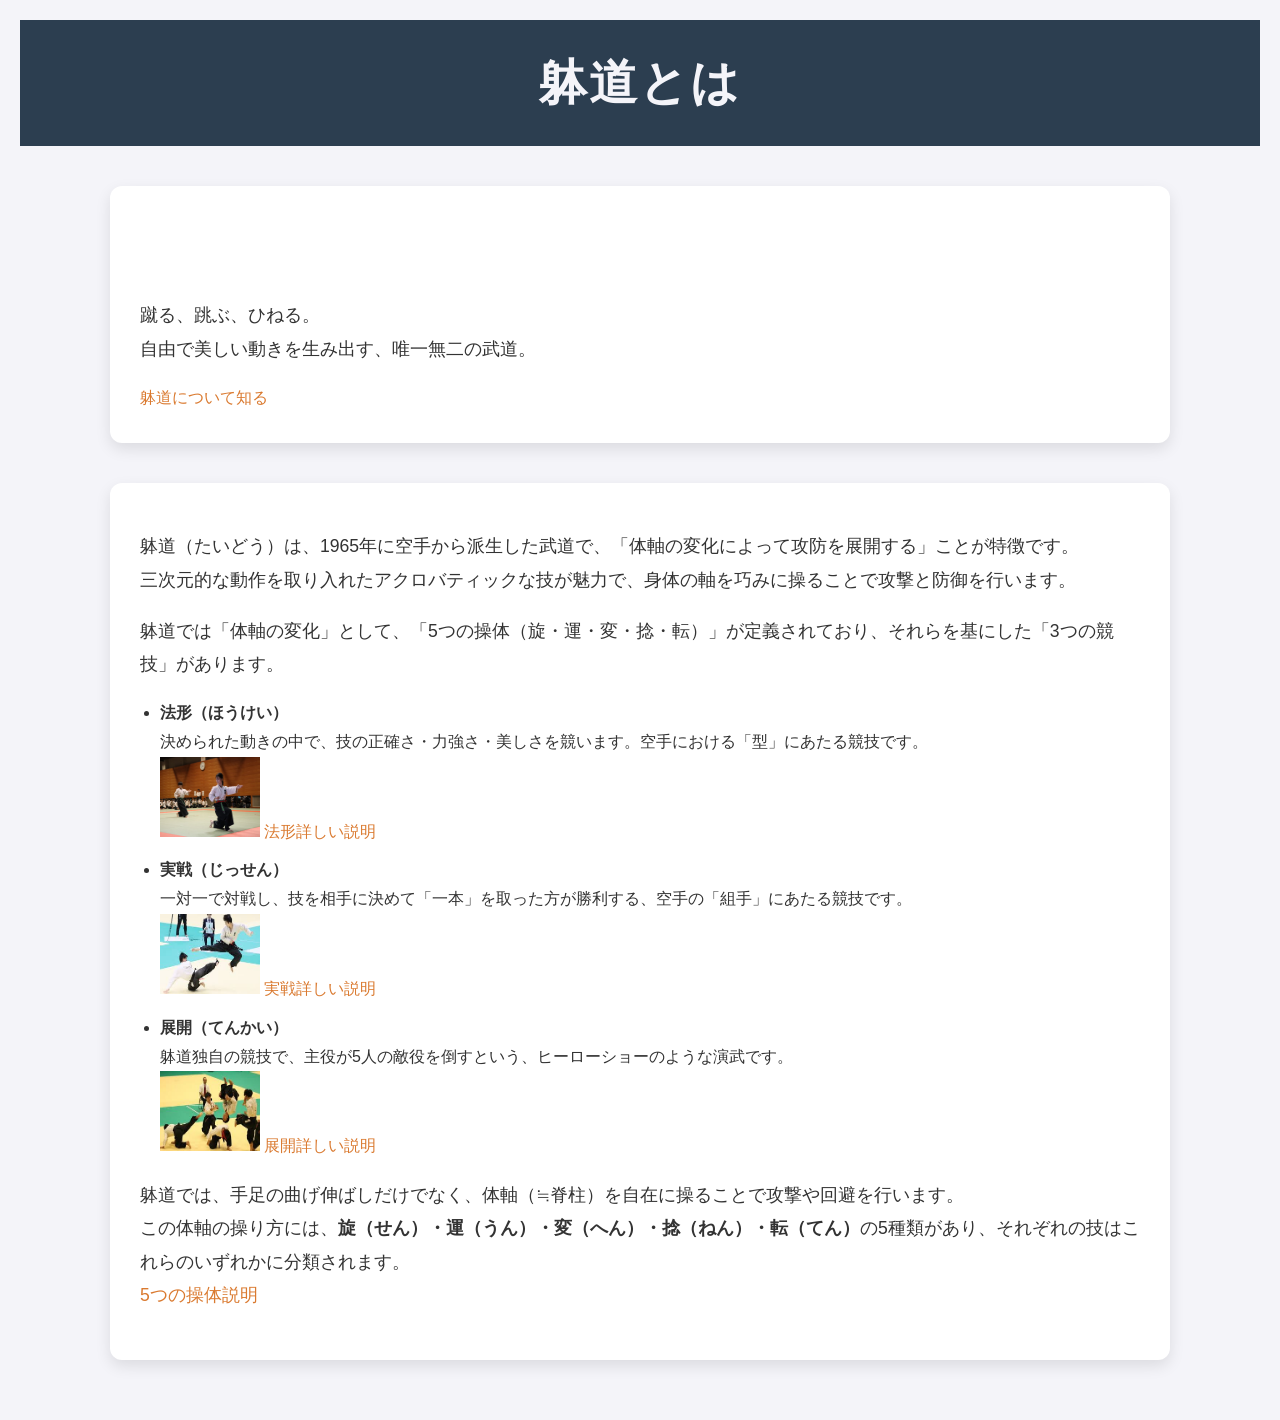
==== index.html @ c9b0c32f "Update index.html" ====
<!DOCTYPE html>
<html lang="ja">
<head>
  <meta charset="UTF-8">
  <link rel="stylesheet" href="style.css">
  <meta name="viewport" content="width=device-width, initial-scale=1.0">
  <title>躰道とは</title>
</head>
<body>
  <header>
    <h1>躰道とは</h1>
  </header>

  <section class="hero">
  <div class="hero-overlay">
    <h1>まだ知らない武道、躰道。</h1>

    <p>
      蹴る、跳ぶ、ひねる。<br>
      自由で美しい動きを生み出す、唯一無二の武道。
    </p>

    <a href="#about" class="hero-btn">
      躰道について知る
    </a>
  </div>
</section>
  
  <section>
    <p>
      躰道（たいどう）は、1965年に空手から派生した武道で、「体軸の変化によって攻防を展開する」ことが特徴です。<br>
      三次元的な動作を取り入れたアクロバティックな技が魅力で、身体の軸を巧みに操ることで攻撃と防御を行います。
    </p>
    <p>
      躰道では「体軸の変化」として、「5つの操体（旋・運・変・捻・転）」が定義されており、それらを基にした「3つの競技」があります。
    </p>

    <ul>
      <li><strong>法形（ほうけい）</strong><br>
        決められた動きの中で、技の正確さ・力強さ・美しさを競います。空手における「型」にあたる競技です。<br>
        <img src="./image/houkei.jpg" width="100" height="80" alt="法形">
        <a href="houkei.html">法形詳しい説明</a>
      </li>
      <li><strong>実戦（じっせん）</strong><br>
        一対一で対戦し、技を相手に決めて「一本」を取った方が勝利する、空手の「組手」にあたる競技です。<br>
        <img src="./image/taidojissen.jpg" width="100" height="80" alt="実戦">
        <a href="jissen.html">実戦詳しい説明</a>
      </li>
      <li><strong>展開（てんかい）</strong><br>
        躰道独自の競技で、主役が5人の敵役を倒すという、ヒーローショーのような演武です。<br>
        <img src="./image/tenkai.jpg" width="100" height="80" alt="展開">
        <a href="tenkai.html">展開詳しい説明</a>
      </li>
    </ul>

    <p>
      躰道では、手足の曲げ伸ばしだけでなく、体軸（≒脊柱）を自在に操ることで攻撃や回避を行います。<br>
      この体軸の操り方には、<strong>旋（せん）・運（うん）・変（へん）・捻（ねん）・転（てん）</strong>の5種類があり、それぞれの技はこれらのいずれかに分類されます。<br>
      <a href="soutai.html">5つの操体説明</a>
    </p>
  </section>
</body>
</html>
---- style.css ----
/* General Reset and Body */
body {
  margin: 0;
  padding: 20px;
  font-family: 'Hiragino Kaku Gothic ProN', Meiryo, sans-serif;
  background-color: #f4f4f9;
  color: #333;
  line-height: 1.8;
}

/* Header */
header {
  background-color: #2c3e50;
  color: white;
  padding: 20px 10px;
  text-align: center;
}

header h1 {
  font-size: 3em;
  margin: 0;
  color: #f4f4f9;
  letter-spacing: 2px;
}

/* Section and Main Containers */
section, main {
  max-width: 1000px;
  margin: 40px auto;
  background: white;
  padding: 30px;
  border-radius: 12px;
  box-shadow: 0 6px 15px rgba(0, 0, 0, 0.1);
}

/* Headings */
h1 {
  color: #ffffff;
}

h2, h3 {
  color: #2c3e50;
  margin-bottom: 20px;
}

.intro h2 {
  font-size: 1.8em;
  border-left: 6px solid #2c3e50;
  padding-left: 12px;
}

/* Paragraphs */
.intro p, .summary p, section p {
  line-height: 1.9;
  font-size: 1.1em;
}

/* Lists */
ul {
  padding-left: 20px;
}

li {
  margin-bottom: 10px;
}

/* Links */
a {
  color: #da7a30;
  text-decoration: none;
}

/* Card Grid for Soutai Page */
.card-grid {
  display: grid;
  grid-template-columns: repeat(auto-fit, minmax(240px, 1fr));
  gap: 30px;
}

.card {
  background: white;
  border-radius: 16px;
  padding: 30px;
  box-shadow: 0 6px 15px rgba(0, 0, 0, 0.1);
  transition: transform 0.3s ease;
}

.card:hover {
  transform: translateY(-10px);
}

.card-title {
  font-size: 1.5em;
  color: #2c3e50;
  margin-bottom: 10px;
}

.card-description {
  font-size: 1em;
  line-height: 1.7;
}

/* Summary Section */
.summary {
  margin-top: 50px;
  background: white;
  padding: 30px;
  border-radius: 12px;
  box-shadow: 0 8px 20px rgba(0, 0, 0, 0.1);
  font-size: 1.1em;
  line-height: 1.9;
}

/* Footer */
footer {
  text-align: center;
  padding: 30px;
  color: #777;
  font-size: 0.9em;
}

/* Animation */
@keyframes fadeIn {
  from {
    opacity: 0;
    transform: translateY(30px);
  }
  to {
    opacity: 1;
    transform: translateY(0);
  }
}
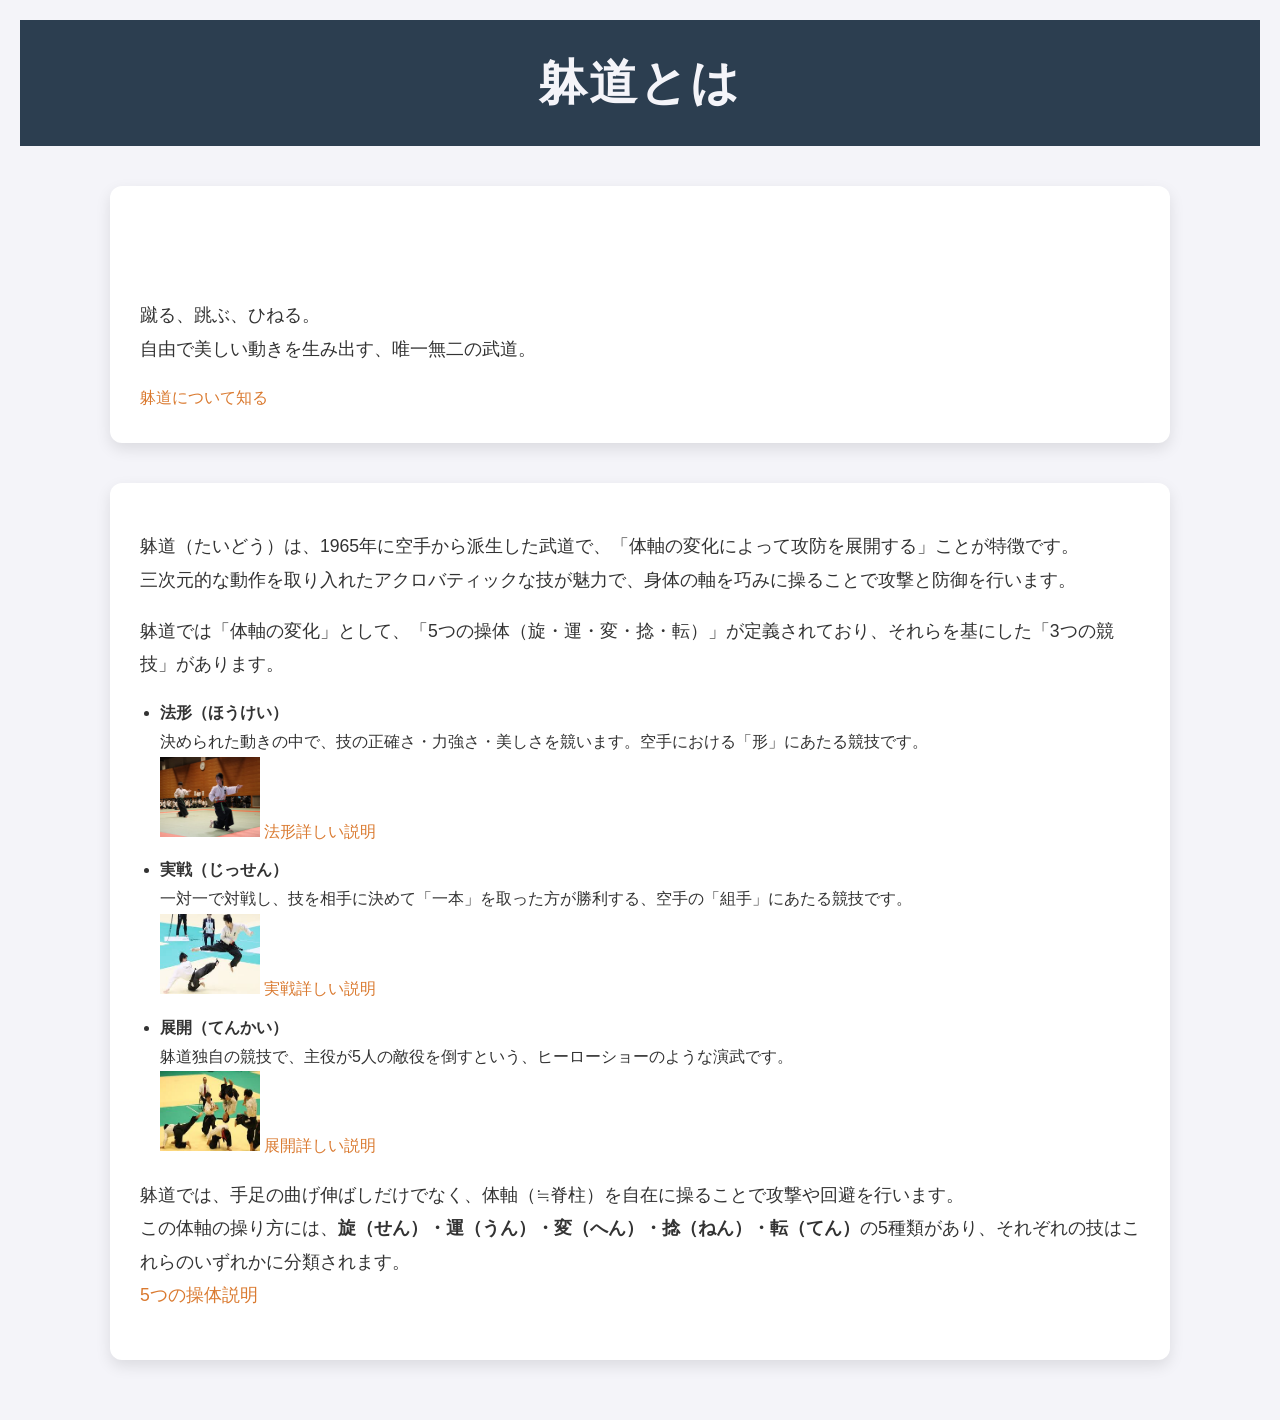
==== commit fb89e2eb: "Update index.html" ====
--- a/index.html
+++ b/index.html
@@ -37,7 +37,7 @@
 
     <ul>
       <li><strong>法形（ほうけい）</strong><br>
-        決められた動きの中で、技の正確さ・力強さ・美しさを競います。空手における「型」にあたる競技です。<br>
+        決められた動きの中で、技の正確さ・力強さ・美しさを競います。空手における「形」にあたる競技です。<br>
         <img src="./image/houkei.jpg" width="100" height="80" alt="法形">
         <a href="houkei.html">法形詳しい説明</a>
       </li>
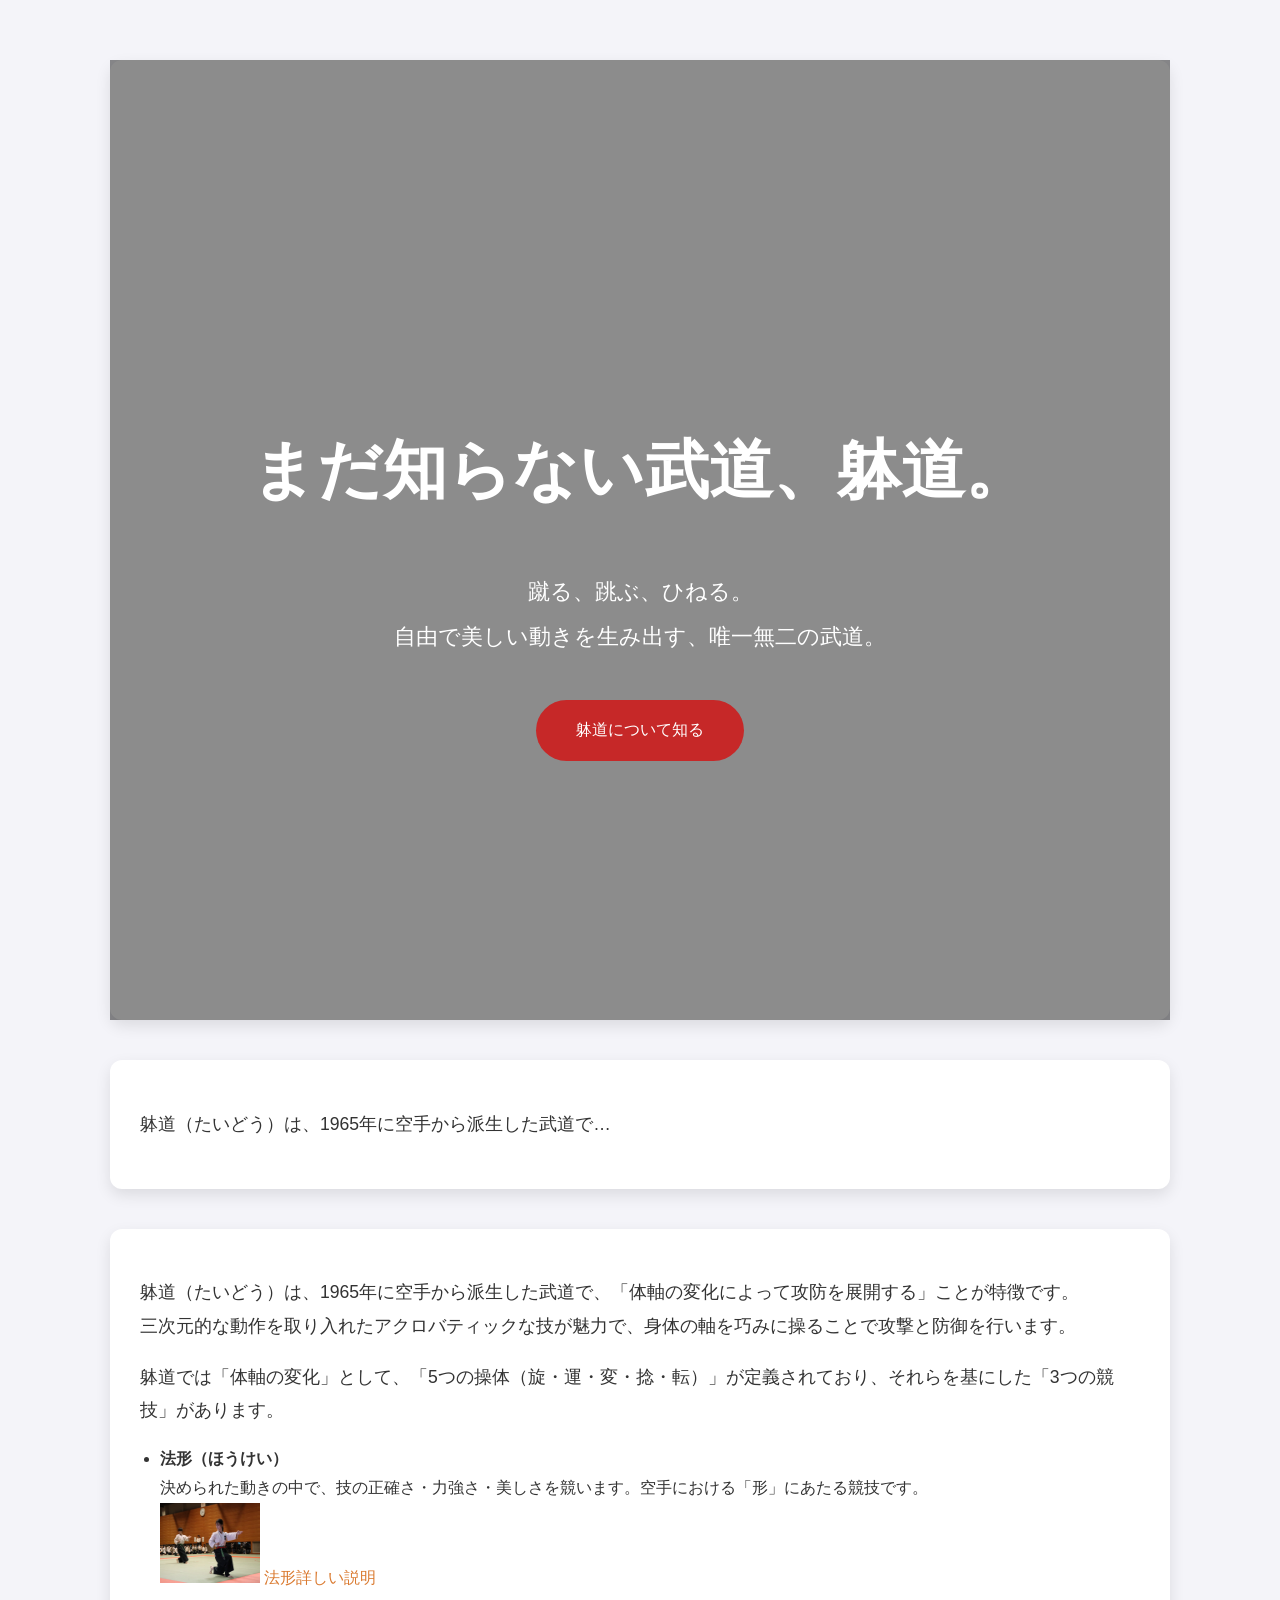
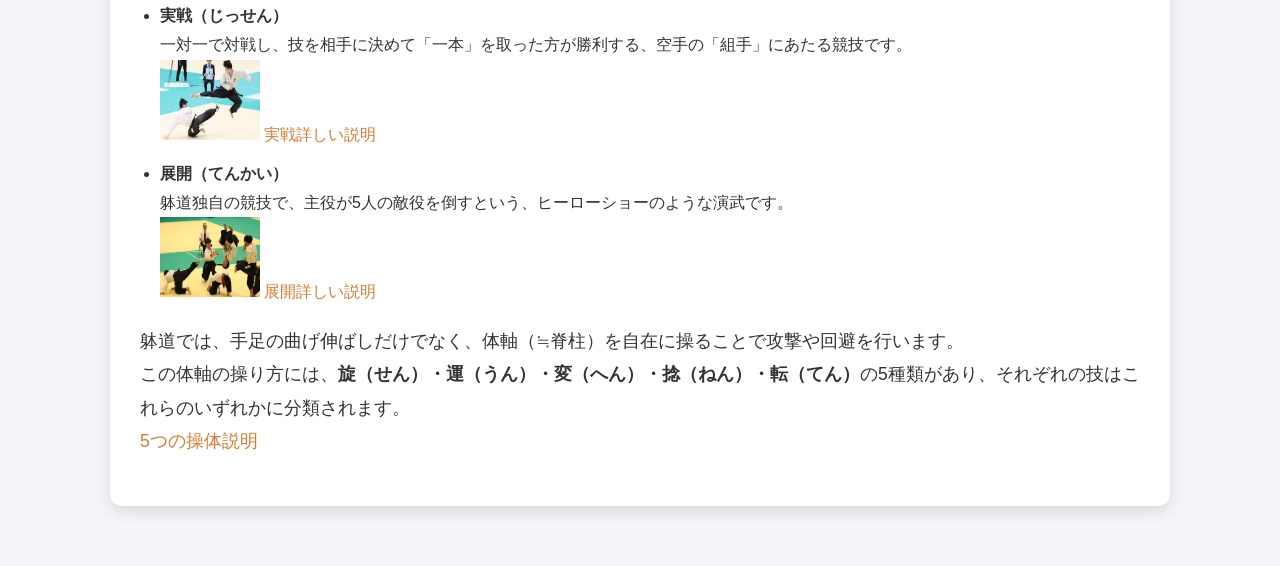
==== commit 6befc356: "Update index.html" ====
--- a/index.html
+++ b/index.html
@@ -7,11 +7,8 @@
   <title>躰道とは</title>
 </head>
 <body>
-  <header>
-    <h1>躰道とは</h1>
-  </header>
-
-  <section class="hero">
+  
+<section class="hero">
   <div class="hero-overlay">
     <h1>まだ知らない武道、躰道。</h1>
 
@@ -24,6 +21,12 @@
       躰道について知る
     </a>
   </div>
+</section>
+
+<section id="about">
+  <p>
+    躰道（たいどう）は、1965年に空手から派生した武道で…
+  </p>
 </section>
   
   <section>
--- a/style.css
+++ b/style.css
@@ -1,5 +1,59 @@
+.hero{
+    height:100vh;
+    background-image:url(images/hero.jpg);
+    background-size:cover;
+    background-position:center;
+    position:relative;
+}
 
-/* General Reset and Body */
+.hero::before{
+    content:"";
+    position:absolute;
+    inset:0;
+    background:rgba(0,0,0,.45);
+}
+
+.hero-overlay{
+    position:relative;
+    z-index:2;
+
+    height:100%;
+
+    display:flex;
+    flex-direction:column;
+    justify-content:center;
+    align-items:center;
+
+    text-align:center;
+    color:white;
+    padding:20px;
+}
+
+.hero h1{
+    font-size:4rem;
+    margin-bottom:20px;
+}
+
+.hero p{
+    font-size:1.4rem;
+    line-height:2;
+    margin-bottom:40px;
+}
+
+.hero-btn{
+    background:#c62828;
+    color:white;
+    padding:16px 40px;
+    border-radius:40px;
+    text-decoration:none;
+    transition:.3s;
+}
+
+.hero-btn:hover{
+    background:#e53935;
+    transform:translateY(-3px);
+}
+
 body {
   margin: 0;
   padding: 20px;
@@ -9,7 +63,6 @@
   line-height: 1.8;
 }
 
-/* Header */
 header {
   background-color: #2c3e50;
   color: white;
@@ -24,7 +77,6 @@
   letter-spacing: 2px;
 }
 
-/* Section and Main Containers */
 section, main {
   max-width: 1000px;
   margin: 40px auto;
@@ -34,7 +86,6 @@
   box-shadow: 0 6px 15px rgba(0, 0, 0, 0.1);
 }
 
-/* Headings */
 h1 {
   color: #ffffff;
 }
@@ -50,13 +101,11 @@
   padding-left: 12px;
 }
 
-/* Paragraphs */
 .intro p, .summary p, section p {
   line-height: 1.9;
   font-size: 1.1em;
 }
 
-/* Lists */
 ul {
   padding-left: 20px;
 }
@@ -65,13 +114,11 @@
   margin-bottom: 10px;
 }
 
-/* Links */
 a {
   color: #da7a30;
   text-decoration: none;
 }
 
-/* Card Grid for Soutai Page */
 .card-grid {
   display: grid;
   grid-template-columns: repeat(auto-fit, minmax(240px, 1fr));
@@ -101,7 +148,6 @@
   line-height: 1.7;
 }
 
-/* Summary Section */
 .summary {
   margin-top: 50px;
   background: white;
@@ -112,7 +158,6 @@
   line-height: 1.9;
 }
 
-/* Footer */
 footer {
   text-align: center;
   padding: 30px;
@@ -120,7 +165,7 @@
   font-size: 0.9em;
 }
 
-/* Animation */
+
 @keyframes fadeIn {
   from {
     opacity: 0;
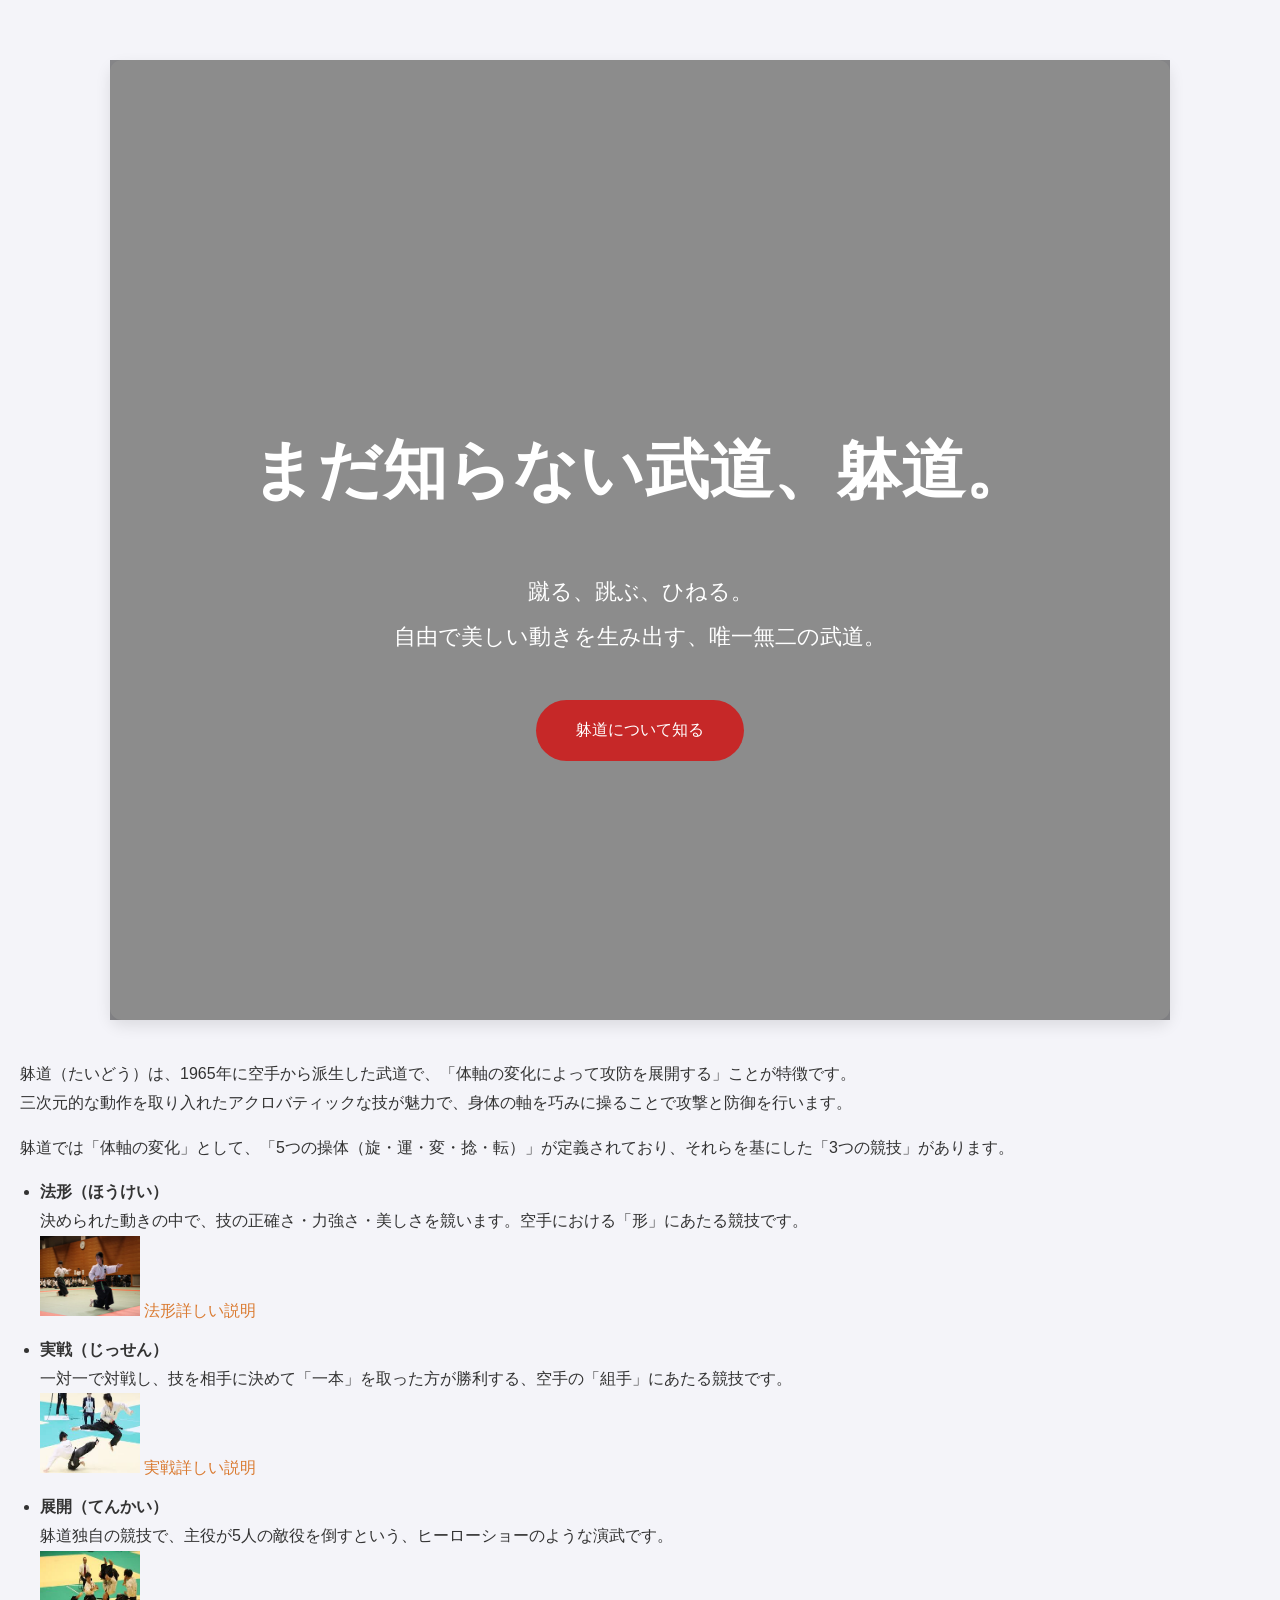
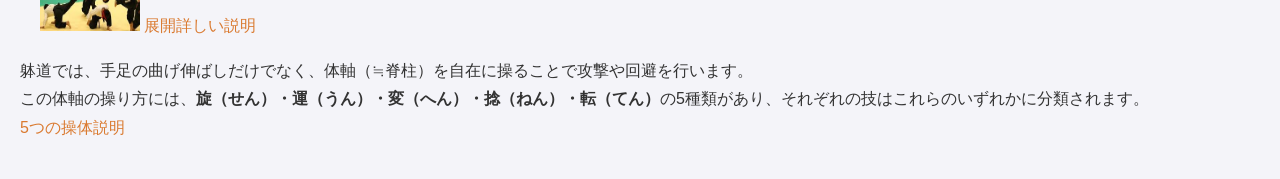
==== commit 87dbf95b: "Update index.html" ====
--- a/index.html
+++ b/index.html
@@ -23,13 +23,8 @@
   </div>
 </section>
 
-<section id="about">
-  <p>
-    躰道（たいどう）は、1965年に空手から派生した武道で…
-  </p>
-</section>
   
-  <section>
+  <div>
     <p>
       躰道（たいどう）は、1965年に空手から派生した武道で、「体軸の変化によって攻防を展開する」ことが特徴です。<br>
       三次元的な動作を取り入れたアクロバティックな技が魅力で、身体の軸を巧みに操ることで攻撃と防御を行います。
@@ -61,6 +56,6 @@
       この体軸の操り方には、<strong>旋（せん）・運（うん）・変（へん）・捻（ねん）・転（てん）</strong>の5種類があり、それぞれの技はこれらのいずれかに分類されます。<br>
       <a href="soutai.html">5つの操体説明</a>
     </p>
-  </section>
+  </div>
 </body>
 </html>
--- a/style.css
+++ b/style.css
@@ -1,3 +1,11 @@
+html {
+    scroll-behavior: smooth;
+}
+
+#about {
+    scroll-margin-top: 60px;
+}
+
 .hero{
     height:100vh;
     background-image:url(images/hero.jpg);
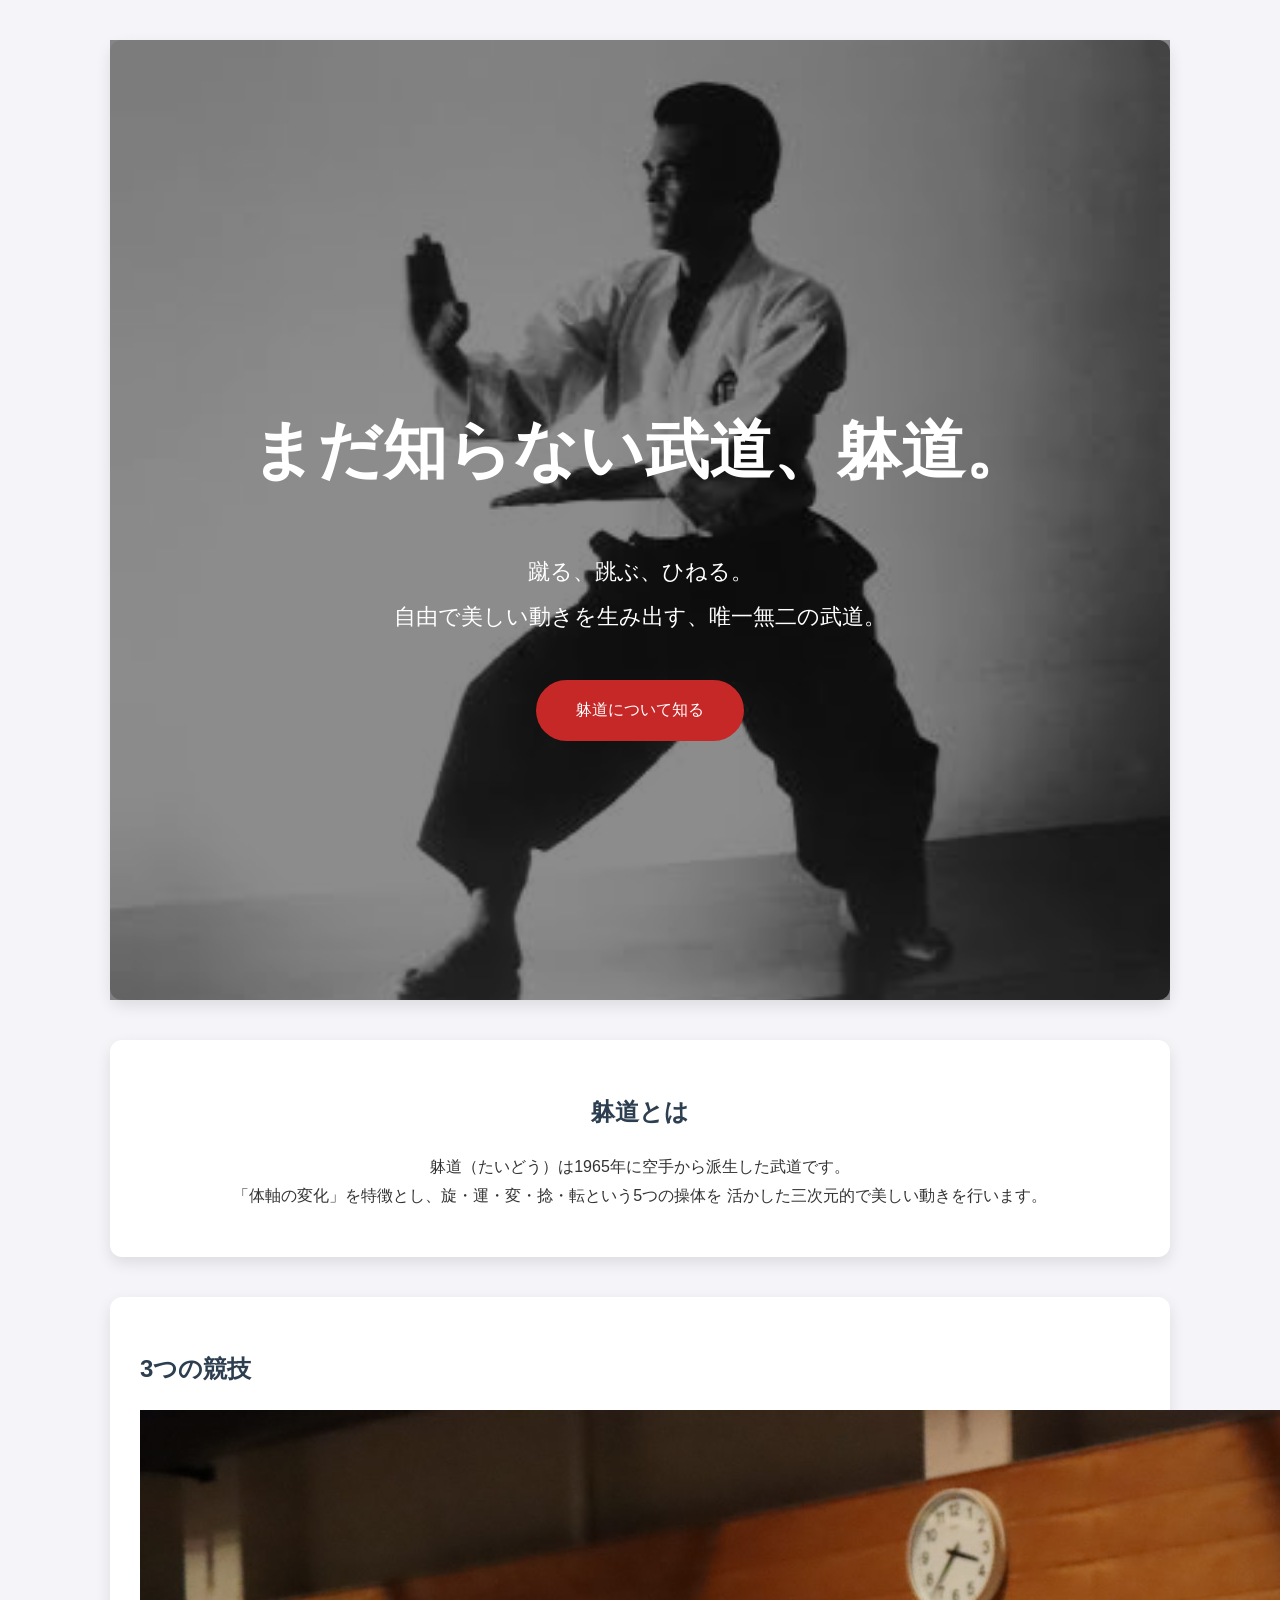
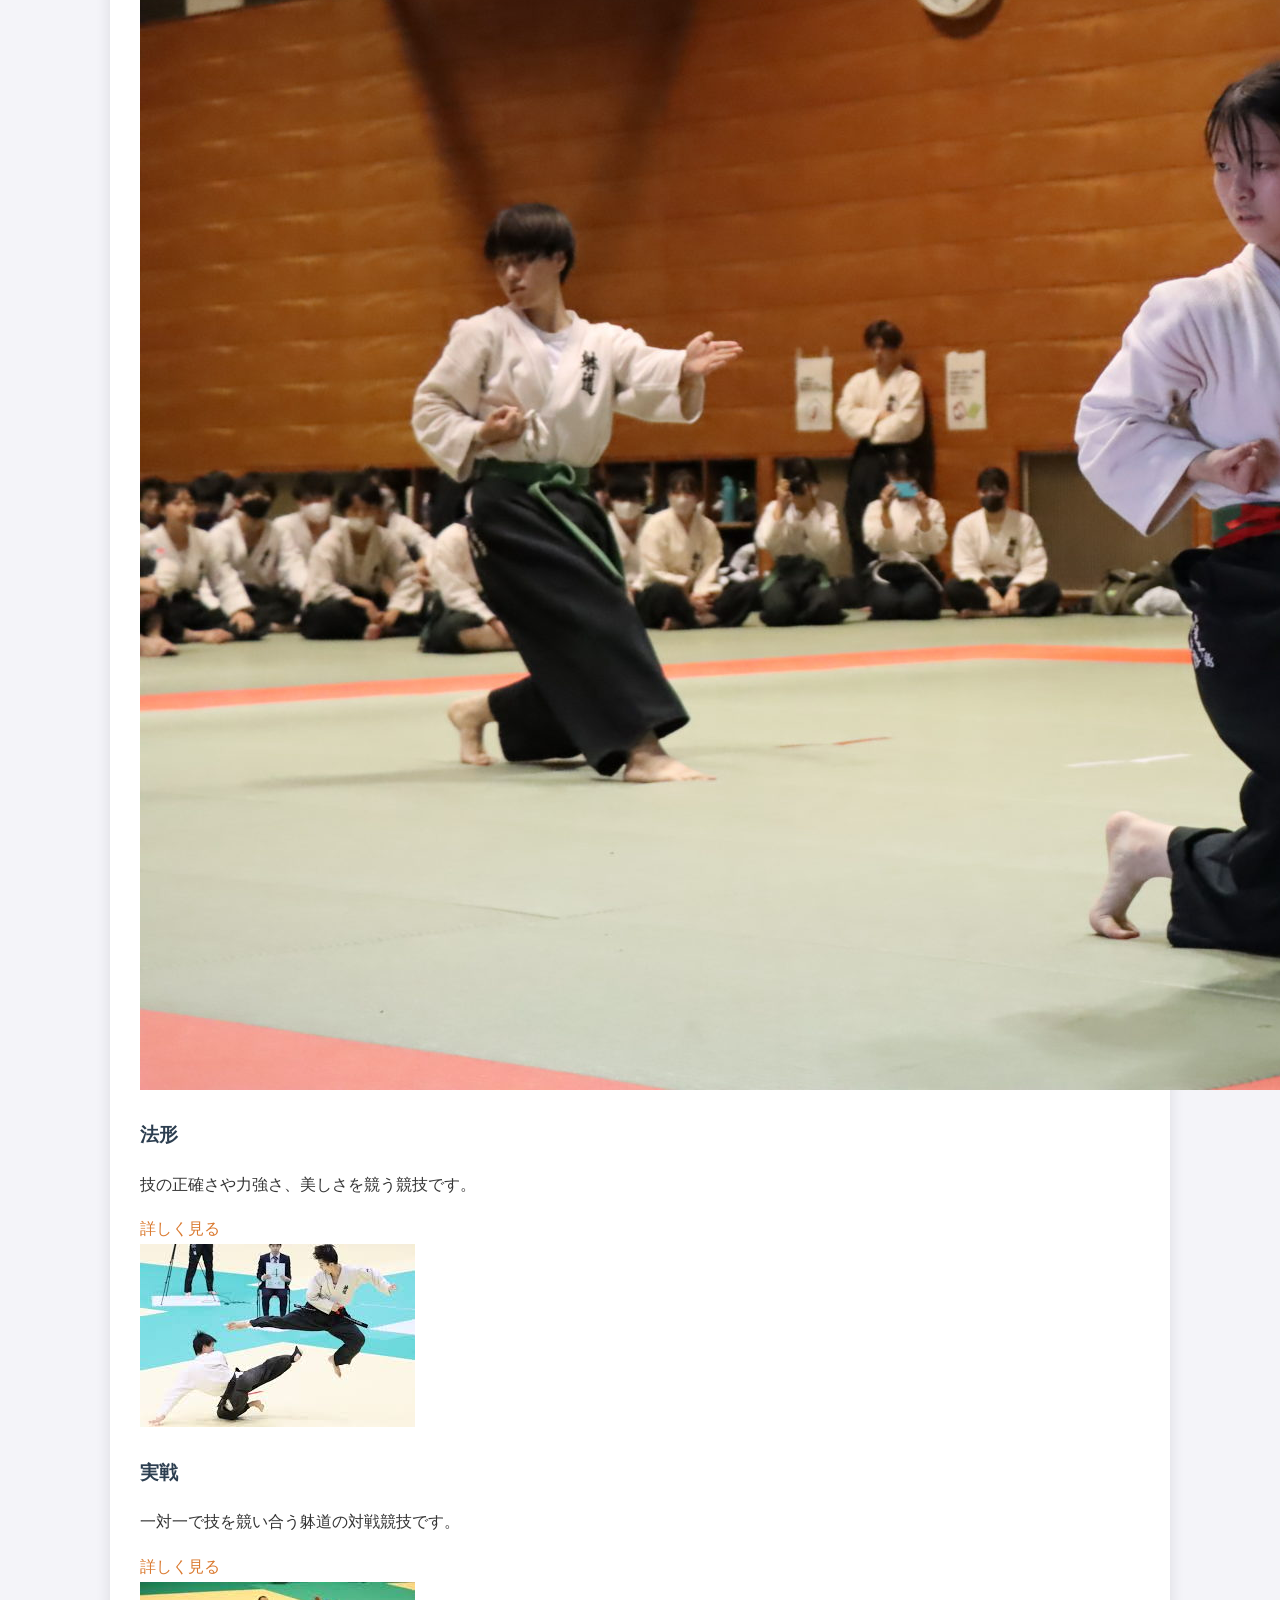
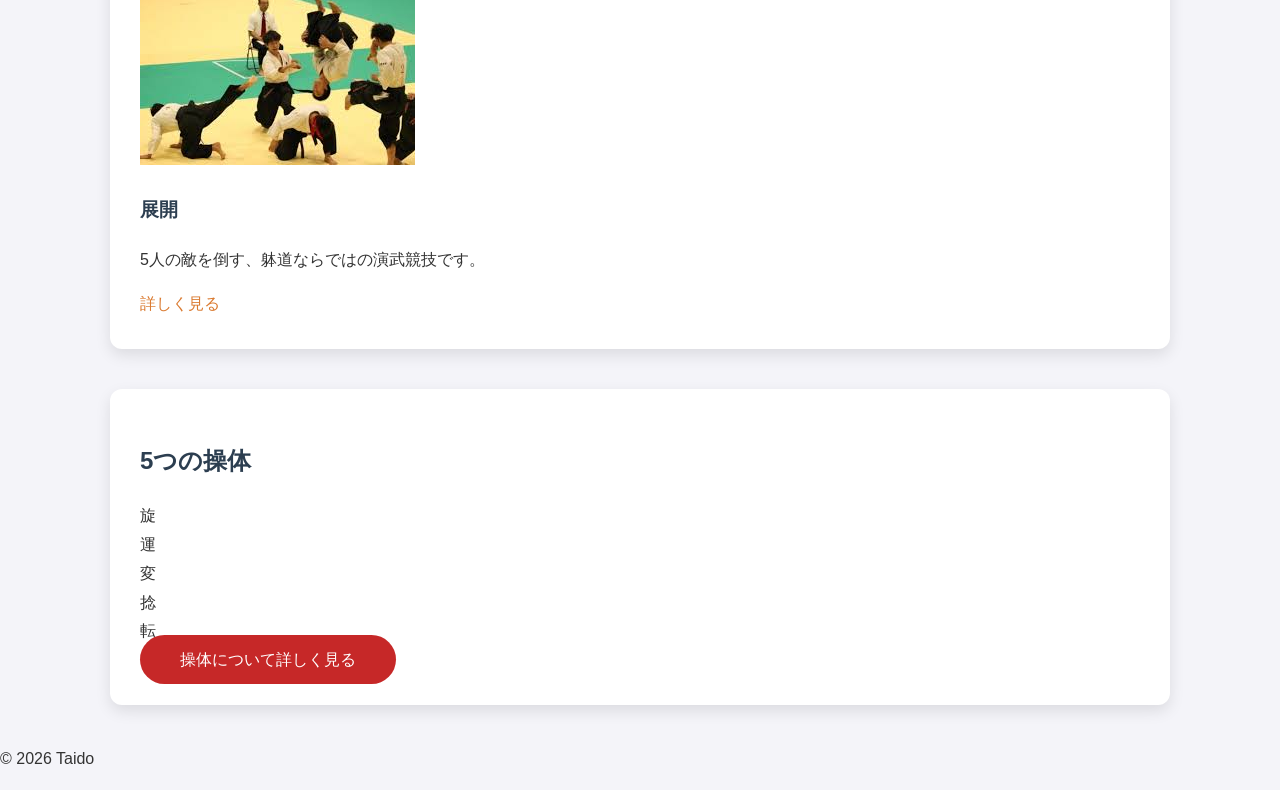
==== commit 291319b5: "Update index.html" ====
--- a/index.html
+++ b/index.html
@@ -1,61 +1,92 @@
 <!DOCTYPE html>
 <html lang="ja">
 <head>
-  <meta charset="UTF-8">
-  <link rel="stylesheet" href="style.css">
-  <meta name="viewport" content="width=device-width, initial-scale=1.0">
-  <title>躰道とは</title>
+    <meta charset="UTF-8">
+    <meta name="viewport" content="width=device-width, initial-scale=1.0">
+    <title>躰道とは</title>
+    <link rel="stylesheet" href="style.css">
 </head>
 <body>
-  
+
 <section class="hero">
-  <div class="hero-overlay">
-    <h1>まだ知らない武道、躰道。</h1>
+    <div class="hero-overlay">
+        <h1>まだ知らない武道、躰道。</h1>
+
+        <p>
+            蹴る、跳ぶ、ひねる。<br>
+            自由で美しい動きを生み出す、唯一無二の武道。
+        </p>
+
+        <a href="#about" class="hero-btn">躰道について知る</a>
+    </div>
+</section>
+
+<section id="about" class="about">
+
+    <h2>躰道とは</h2>
 
     <p>
-      蹴る、跳ぶ、ひねる。<br>
-      自由で美しい動きを生み出す、唯一無二の武道。
+        躰道（たいどう）は1965年に空手から派生した武道です。<br>
+        「体軸の変化」を特徴とし、旋・運・変・捻・転という5つの操体を
+        活かした三次元的で美しい動きを行います。
     </p>
 
-    <a href="#about" class="hero-btn">
-      躰道について知る
-    </a>
-  </div>
 </section>
 
-  
-  <div>
-    <p>
-      躰道（たいどう）は、1965年に空手から派生した武道で、「体軸の変化によって攻防を展開する」ことが特徴です。<br>
-      三次元的な動作を取り入れたアクロバティックな技が魅力で、身体の軸を巧みに操ることで攻撃と防御を行います。
-    </p>
-    <p>
-      躰道では「体軸の変化」として、「5つの操体（旋・運・変・捻・転）」が定義されており、それらを基にした「3つの競技」があります。
-    </p>
+<section class="competition">
 
-    <ul>
-      <li><strong>法形（ほうけい）</strong><br>
-        決められた動きの中で、技の正確さ・力強さ・美しさを競います。空手における「形」にあたる競技です。<br>
-        <img src="./image/houkei.jpg" width="100" height="80" alt="法形">
-        <a href="houkei.html">法形詳しい説明</a>
-      </li>
-      <li><strong>実戦（じっせん）</strong><br>
-        一対一で対戦し、技を相手に決めて「一本」を取った方が勝利する、空手の「組手」にあたる競技です。<br>
-        <img src="./image/taidojissen.jpg" width="100" height="80" alt="実戦">
-        <a href="jissen.html">実戦詳しい説明</a>
-      </li>
-      <li><strong>展開（てんかい）</strong><br>
-        躰道独自の競技で、主役が5人の敵役を倒すという、ヒーローショーのような演武です。<br>
-        <img src="./image/tenkai.jpg" width="100" height="80" alt="展開">
-        <a href="tenkai.html">展開詳しい説明</a>
-      </li>
-    </ul>
+    <h2>3つの競技</h2>
 
-    <p>
-      躰道では、手足の曲げ伸ばしだけでなく、体軸（≒脊柱）を自在に操ることで攻撃や回避を行います。<br>
-      この体軸の操り方には、<strong>旋（せん）・運（うん）・変（へん）・捻（ねん）・転（てん）</strong>の5種類があり、それぞれの技はこれらのいずれかに分類されます。<br>
-      <a href="soutai.html">5つの操体説明</a>
-    </p>
-  </div>
+    <div class="card-container">
+
+        <div class="card">
+            <img src="image/houkei.jpg" alt="法形">
+            <h3>法形</h3>
+            <p>技の正確さや力強さ、美しさを競う競技です。</p>
+            <a href="houkei.html">詳しく見る</a>
+        </div>
+
+        <div class="card">
+            <img src="image/taidojissen.jpg" alt="実戦">
+            <h3>実戦</h3>
+            <p>一対一で技を競い合う躰道の対戦競技です。</p>
+            <a href="jissen.html">詳しく見る</a>
+        </div>
+
+        <div class="card">
+            <img src="image/tenkai.jpg" alt="展開">
+            <h3>展開</h3>
+            <p>5人の敵を倒す、躰道ならではの演武競技です。</p>
+            <a href="tenkai.html">詳しく見る</a>
+        </div>
+
+    </div>
+
+</section>
+
+<section class="soutai">
+
+    <h2>5つの操体</h2>
+
+    <div class="soutai-box">
+
+        <div>旋</div>
+        <div>運</div>
+        <div>変</div>
+        <div>捻</div>
+        <div>転</div>
+
+    </div>
+
+    <a class="hero-btn" href="soutai.html">
+        操体について詳しく見る
+    </a>
+
+</section>
+
+<footer>
+    <p>© 2026 Taido</p>
+</footer>
+
 </body>
 </html>
--- a/style.css
+++ b/style.css
@@ -2,185 +2,107 @@
     scroll-behavior: smooth;
 }
 
+body {
+    margin: 0;
+    font-family: "Hiragino Kaku Gothic ProN", Meiryo, sans-serif;
+    background-color: #f4f4f9;
+    color: #333;
+    line-height: 1.8;
+}
+
+/* --------------------
+   Hero
+-------------------- */
+
+.hero {
+    height: 100vh;
+    background-image: url("./image/syukumine.jpg");
+    background-size: cover;
+    background-position: center;
+    background-repeat: no-repeat;
+    position: relative;
+}
+
+.hero::before {
+    content: "";
+    position: absolute;
+    inset: 0;
+    background: rgba(0, 0, 0, 0.45);
+}
+
+.hero-overlay {
+    position: relative;
+    z-index: 1;
+    height: 100%;
+
+    display: flex;
+    flex-direction: column;
+    justify-content: center;
+    align-items: center;
+
+    text-align: center;
+    color: white;
+    padding: 20px;
+}
+
+.hero h1 {
+    font-size: 4rem;
+    margin-bottom: 20px;
+}
+
+.hero p {
+    font-size: 1.4rem;
+    line-height: 2;
+    margin-bottom: 40px;
+}
+
+.hero-btn {
+    background: #c62828;
+    color: white;
+    padding: 16px 40px;
+    border-radius: 40px;
+    text-decoration: none;
+    transition: 0.3s;
+}
+
+.hero-btn:hover {
+    background: #e53935;
+    transform: translateY(-3px);
+}
+
+/* --------------------
+   About
+-------------------- */
+
 #about {
+    text-align: center;
     scroll-margin-top: 60px;
 }
 
-.hero{
-    height:100vh;
-    background-image:url(images/hero.jpg);
-    background-size:cover;
-    background-position:center;
-    position:relative;
-}
+/* --------------------
+   共通
+-------------------- */
 
-.hero::before{
-    content:"";
-    position:absolute;
-    inset:0;
-    background:rgba(0,0,0,.45);
-}
-
-.hero-overlay{
-    position:relative;
-    z-index:2;
-
-    height:100%;
-
-    display:flex;
-    flex-direction:column;
-    justify-content:center;
-    align-items:center;
-
-    text-align:center;
-    color:white;
-    padding:20px;
-}
-
-.hero h1{
-    font-size:4rem;
-    margin-bottom:20px;
-}
-
-.hero p{
-    font-size:1.4rem;
-    line-height:2;
-    margin-bottom:40px;
-}
-
-.hero-btn{
-    background:#c62828;
-    color:white;
-    padding:16px 40px;
-    border-radius:40px;
-    text-decoration:none;
-    transition:.3s;
-}
-
-.hero-btn:hover{
-    background:#e53935;
-    transform:translateY(-3px);
-}
-
-body {
-  margin: 0;
-  padding: 20px;
-  font-family: 'Hiragino Kaku Gothic ProN', Meiryo, sans-serif;
-  background-color: #f4f4f9;
-  color: #333;
-  line-height: 1.8;
-}
-
-header {
-  background-color: #2c3e50;
-  color: white;
-  padding: 20px 10px;
-  text-align: center;
-}
-
-header h1 {
-  font-size: 3em;
-  margin: 0;
-  color: #f4f4f9;
-  letter-spacing: 2px;
-}
-
-section, main {
-  max-width: 1000px;
-  margin: 40px auto;
-  background: white;
-  padding: 30px;
-  border-radius: 12px;
-  box-shadow: 0 6px 15px rgba(0, 0, 0, 0.1);
+section,
+main {
+    max-width: 1000px;
+    margin: 40px auto;
+    background: white;
+    padding: 30px;
+    border-radius: 12px;
+    box-shadow: 0 6px 15px rgba(0, 0, 0, 0.1);
 }
 
 h1 {
-  color: #ffffff;
+    color: white;
 }
 
-h2, h3 {
-  color: #2c3e50;
-  margin-bottom: 20px;
-}
-
-.intro h2 {
-  font-size: 1.8em;
-  border-left: 6px solid #2c3e50;
-  padding-left: 12px;
-}
-
-.intro p, .summary p, section p {
-  line-height: 1.9;
-  font-size: 1.1em;
-}
-
-ul {
-  padding-left: 20px;
-}
-
-li {
-  margin-bottom: 10px;
+h2,
+h3 {
+    color: #2c3e50;
 }
 
 a {
-  color: #da7a30;
-  text-decoration: none;
+    color: #da7a30;
+    text-decoration: none;
 }
-
-.card-grid {
-  display: grid;
-  grid-template-columns: repeat(auto-fit, minmax(240px, 1fr));
-  gap: 30px;
-}
-
-.card {
-  background: white;
-  border-radius: 16px;
-  padding: 30px;
-  box-shadow: 0 6px 15px rgba(0, 0, 0, 0.1);
-  transition: transform 0.3s ease;
-}
-
-.card:hover {
-  transform: translateY(-10px);
-}
-
-.card-title {
-  font-size: 1.5em;
-  color: #2c3e50;
-  margin-bottom: 10px;
-}
-
-.card-description {
-  font-size: 1em;
-  line-height: 1.7;
-}
-
-.summary {
-  margin-top: 50px;
-  background: white;
-  padding: 30px;
-  border-radius: 12px;
-  box-shadow: 0 8px 20px rgba(0, 0, 0, 0.1);
-  font-size: 1.1em;
-  line-height: 1.9;
-}
-
-footer {
-  text-align: center;
-  padding: 30px;
-  color: #777;
-  font-size: 0.9em;
-}
-
-
-@keyframes fadeIn {
-  from {
-    opacity: 0;
-    transform: translateY(30px);
-  }
-  to {
-    opacity: 1;
-    transform: translateY(0);
-  }
-}
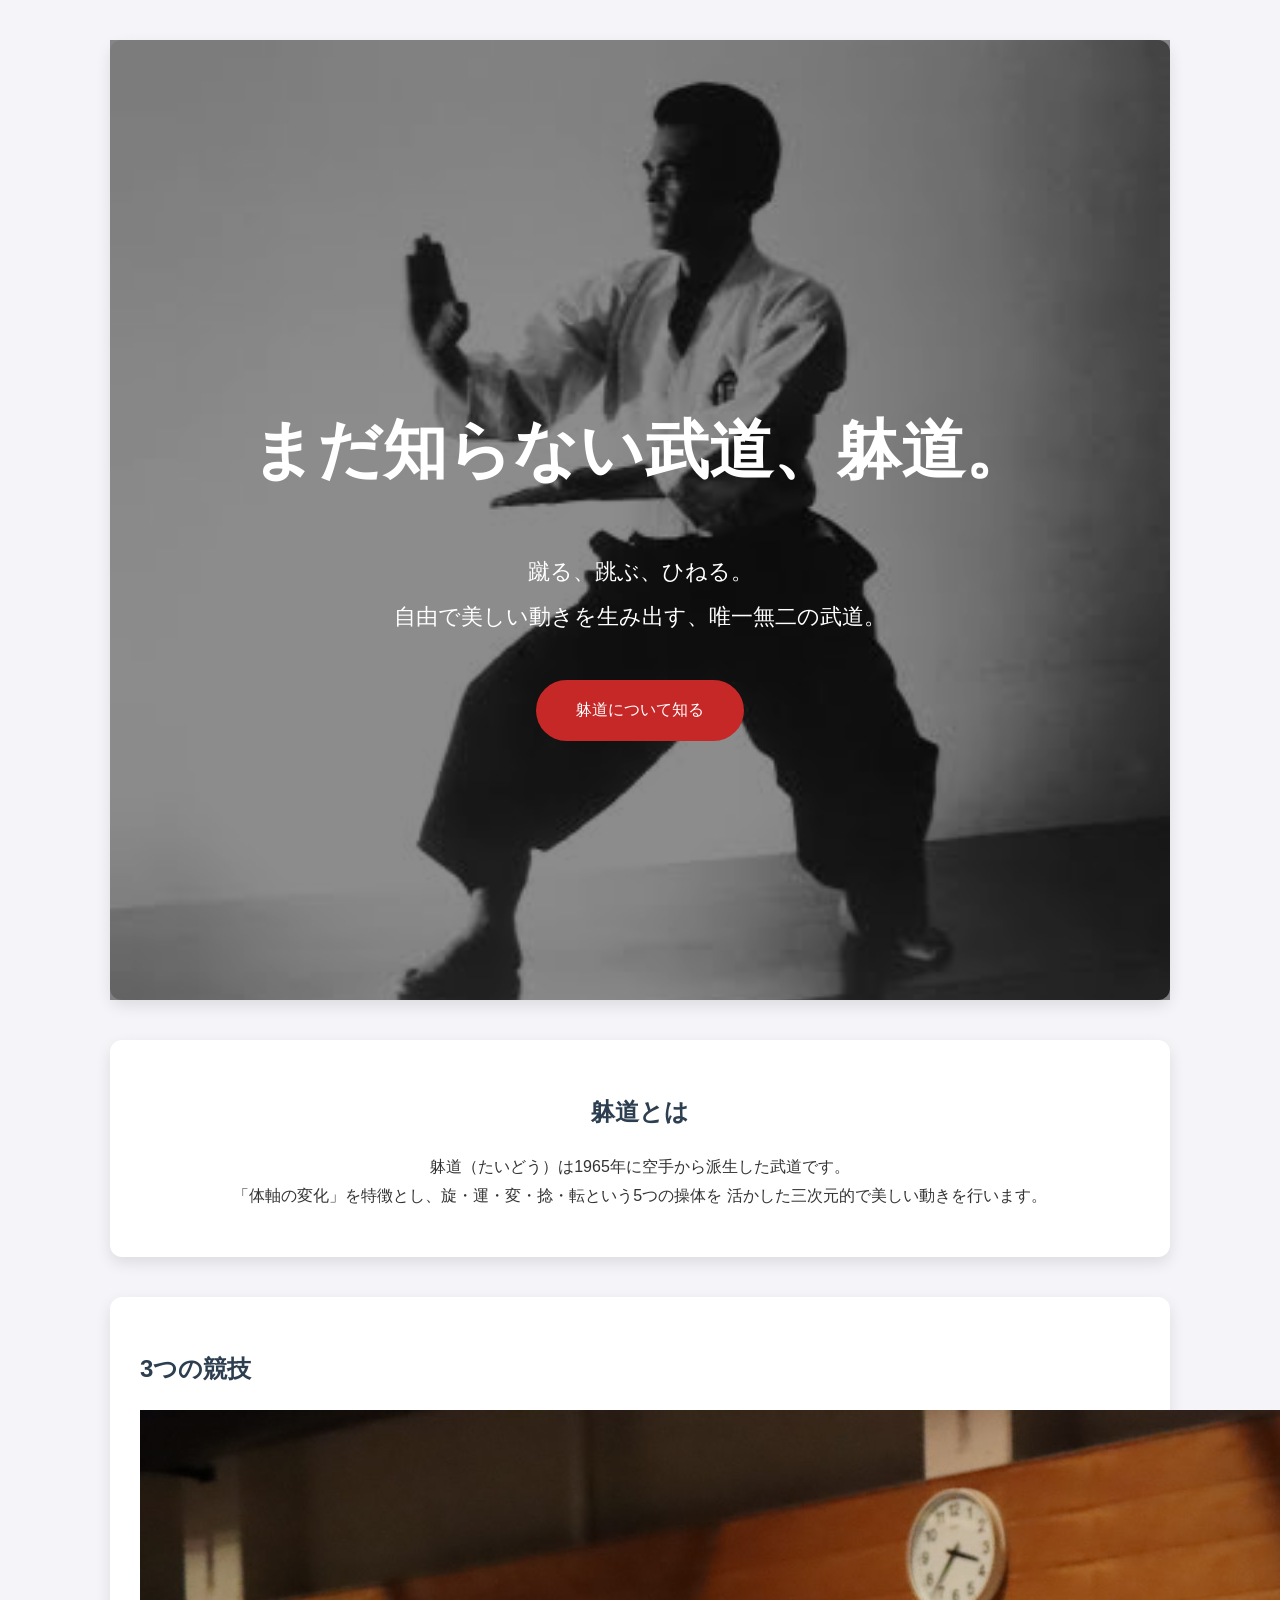
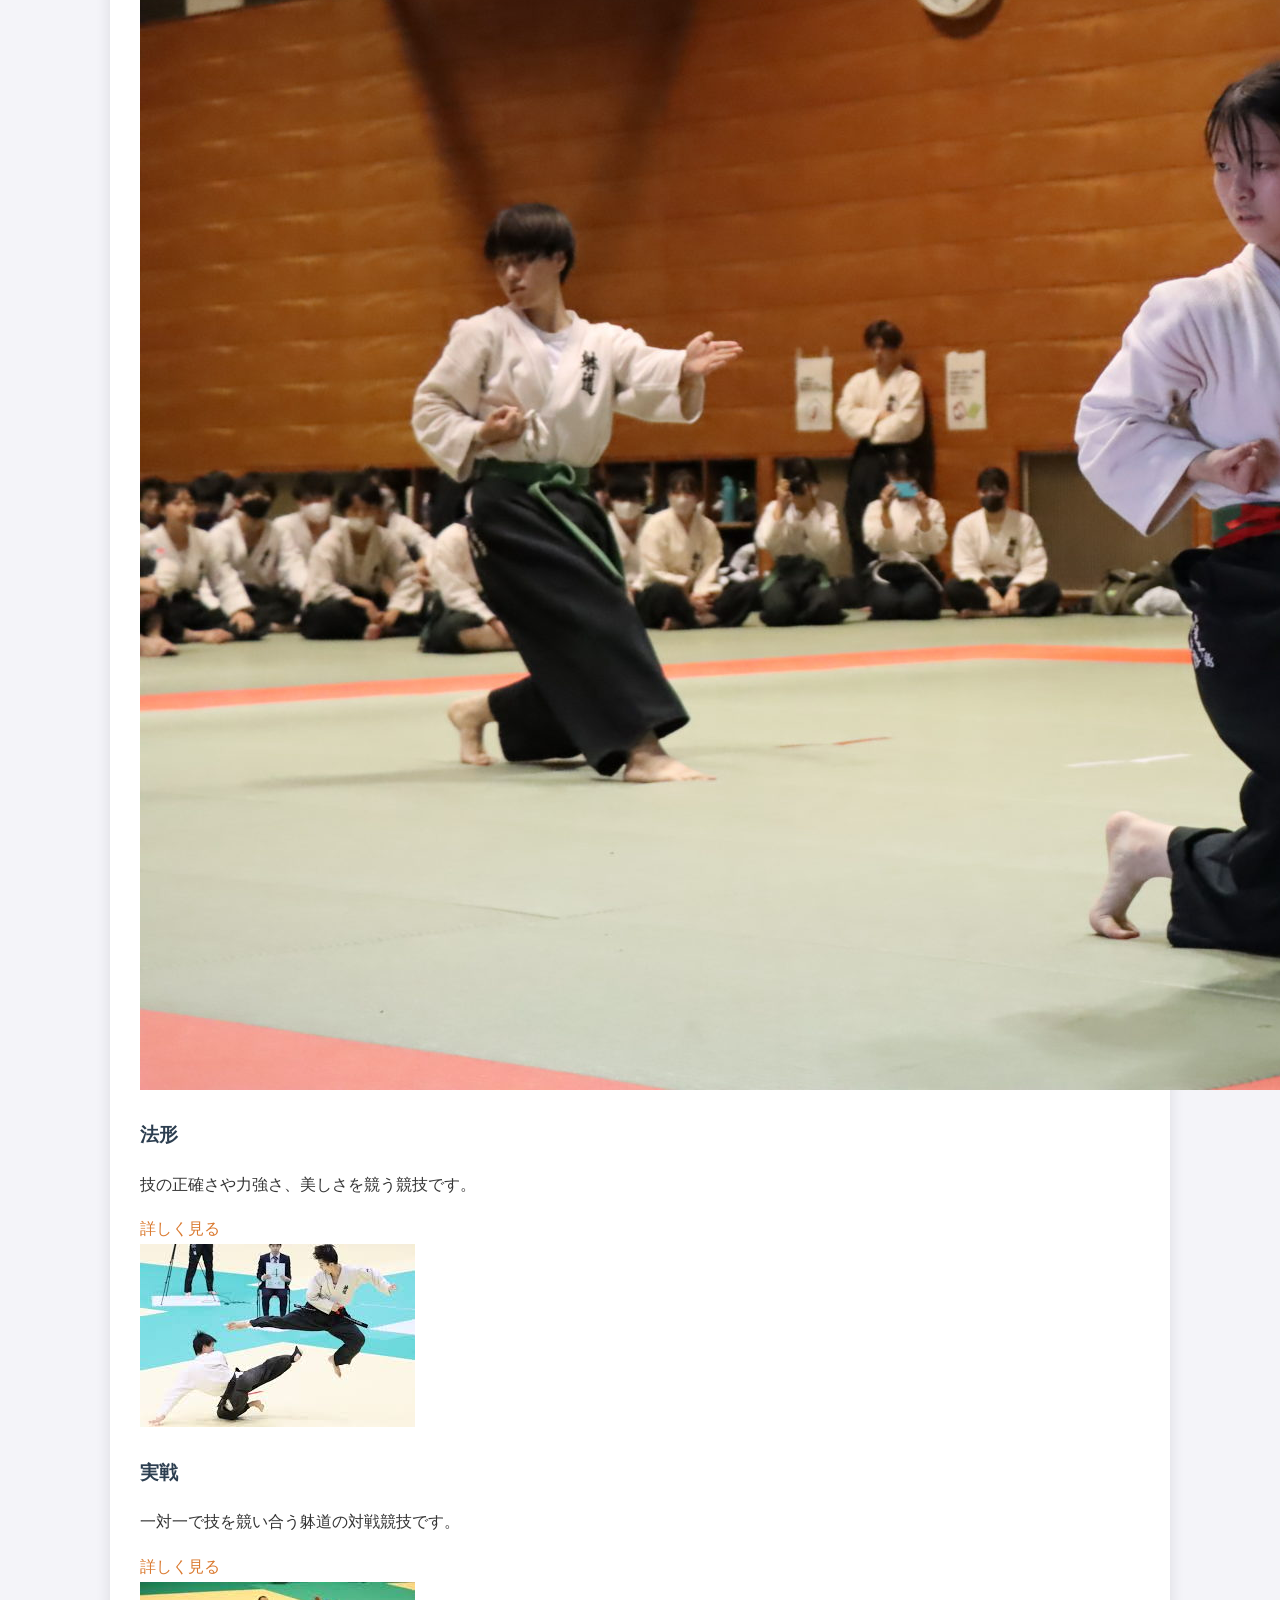
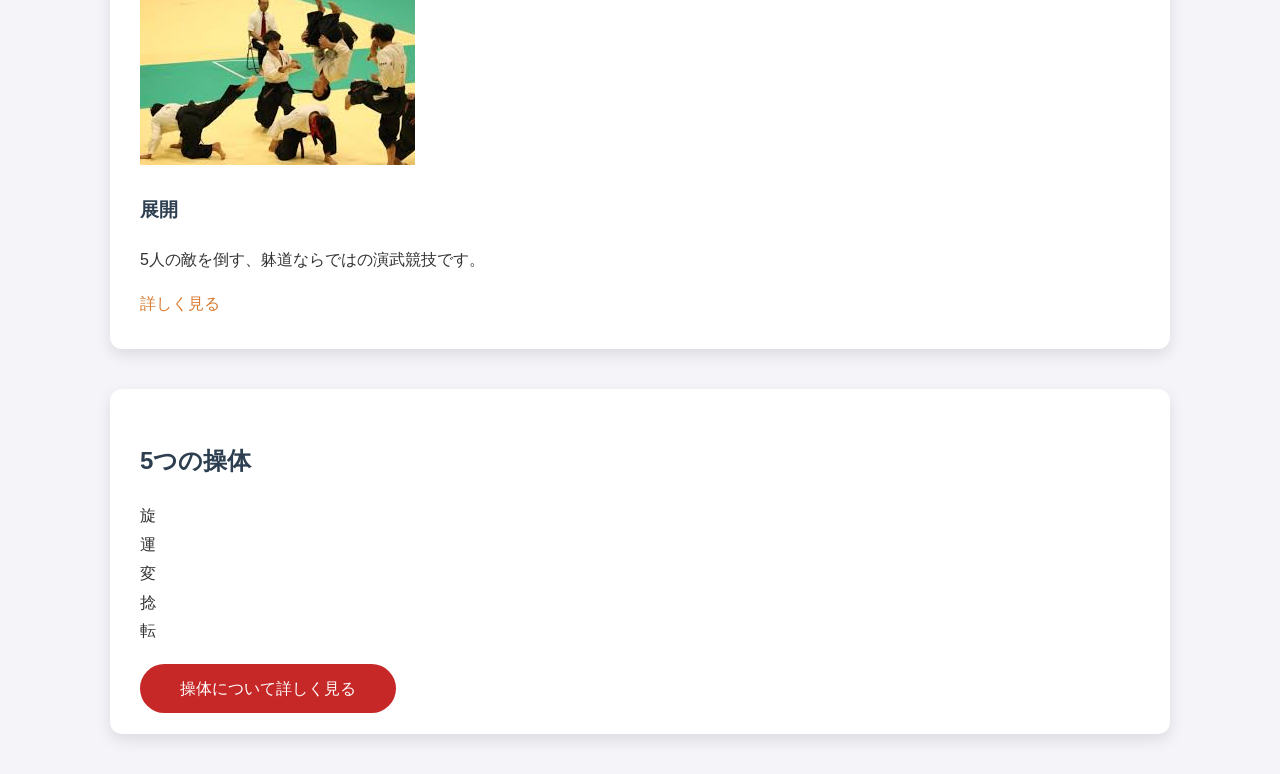
==== commit 1066bf79: "Update index.html" ====
--- a/index.html
+++ b/index.html
@@ -77,16 +77,12 @@
         <div>転</div>
 
     </div>
-
+</br>
     <a class="hero-btn" href="soutai.html">
         操体について詳しく見る
     </a>
 
 </section>
 
-<footer>
-    <p>© 2026 Taido</p>
-</footer>
-
 </body>
 </html>
